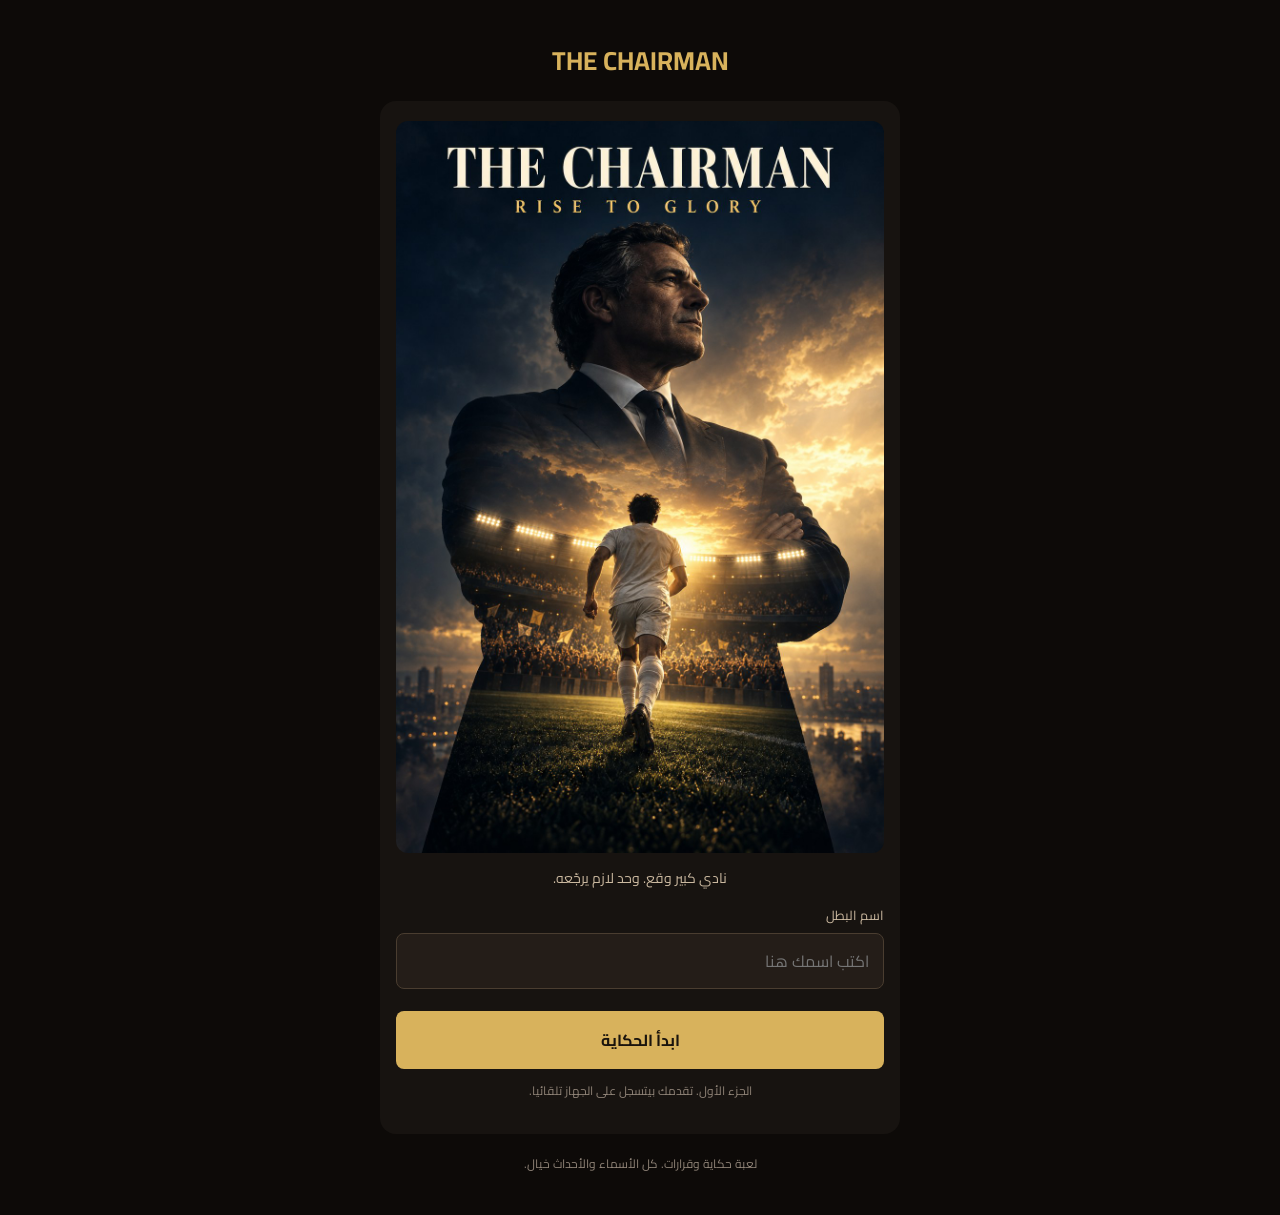
==== index.html @ 0ca56716 "Add files via upload" ====
<!doctype html>
<html lang="ar" dir="rtl">
<head>
<meta charset="utf-8">
<meta name="viewport" content="width=device-width, initial-scale=1">
<title>THE CHAIRMAN</title>
<meta name="description" content="THE CHAIRMAN: Rise to Glory. لعبة قصص تفاعلية بالعربي. الجزء الأول.">
<meta property="og:title" content="THE CHAIRMAN">
<meta property="og:description" content="نادي كبير وقع. وحد لازم يرجّعه.">
<meta property="og:image" content="https://family-game-eg.github.io/chairman/cover.jpg">
<link rel="preconnect" href="https://fonts.googleapis.com"><link rel="preconnect" href="https://fonts.gstatic.com" crossorigin>
<link href="https://fonts.googleapis.com/css2?family=Cairo:wght@400;600;700;800&display=swap" rel="stylesheet">
<link rel="stylesheet" href="game.css">
<style>
html,body{margin:0;background:#0d0a08;color:#f3ede4;font-family:'Cairo',system-ui,sans-serif}
.wrap{max-width:520px;margin:0 auto;padding:12px 12px 40px}
.top{text-align:center;padding:18px 0 6px}
.top a{color:#d8b25c;text-decoration:none;font-size:13px}
.top h1{font-size:26px;margin:6px 0 2px;color:#d8b25c}
.foot{text-align:center;color:#8f8377;font-size:12px;margin-top:18px}
button,input{font-family:inherit}
</style>
</head>
<body>
<div class="wrap">
<div class="top"><h1>THE CHAIRMAN</h1></div>
<div id="root"></div>
<div class="foot">لعبة حكاية وقرارات. كل الأسماء والأحداث خيال.</div>
</div>
<script src="game.js"></script>
</body>
</html>
---- game.css ----
.eila-panel{background:#171310;color:#f3ede4;border-radius:16px;padding:20px 16px;margin:8px 0}.eila-hero{width:100%;border-radius:12px;display:block;margin-bottom:14px;max-height:300px;object-fit:cover}.eila-hero-wide{max-height:200px}.eila-title{font-size:44px;font-weight:800;text-align:center;color:#d8b25c;margin:4px 0 6px}.eila-ending-title{font-size:28px;font-weight:800;text-align:center;color:#d8b25c;margin:6px 0 10px}.eila-tag{text-align:center;color:#cbb9a0;font-size:14px;line-height:22px;margin:6px 0 14px}.eila-label{display:block;font-size:13px;color:#cbb9a0;margin-bottom:6px}.eila-input{width:100%;box-sizing:border-box;background:#241d18;color:#f3ede4;border:1px solid #4a3d30;border-radius:8px;padding:12px 14px;font-size:16px;margin-bottom:12px}.eila-btn{display:block;width:100%;background:#d8b25c;color:#1a140d;border:0;border-radius:8px;padding:14px;font-size:16px;font-weight:700;margin:10px 0;cursor:pointer;min-height:48px}.eila-btn:disabled{opacity:.5}.eila-btn2{display:block;width:100%;background:transparent;color:#d8b25c;border:1px solid #d8b25c;border-radius:8px;padding:12px;font-size:15px;margin:8px 0;cursor:pointer;min-height:44px}.eila-danger{color:#ff8a8a;border-color:#ff8a8a}.eila-confirm{background:#241d18;border-radius:8px;padding:12px;margin:8px 0}.eila-confirm p{margin:0 0 8px;font-size:14px}.eila-saved{font-size:12px;color:#8f8377;text-align:center}.eila-hint{font-size:12px;color:#8f8377;text-align:center;margin-top:10px}.eila-stats{display:flex;flex-wrap:wrap;gap:6px;margin-bottom:12px}.eila-rank{background:#d8b25c;color:#1a140d;font-weight:700;font-size:12px;border-radius:20px;padding:4px 10px}.eila-stat{background:#241d18;font-size:12px;border-radius:20px;padding:4px 10px;color:#cbb9a0}.eila-stat b{color:#f3ede4}.eila-deltas{display:flex;flex-wrap:wrap;gap:6px;margin-bottom:12px}.eila-chip{font-size:12px;border-radius:20px;padding:4px 10px;font-weight:700}.eila-up{background:#1e3a2a;color:#7fd6a4}.eila-down{background:#3a1e22;color:#ff8a8a}.eila-chapter{font-size:12px;color:#d8b25c;letter-spacing:1px;margin-bottom:4px}.eila-h2{font-size:22px;font-weight:800;margin:0 0 12px;color:#f3ede4}.eila-lines{margin-bottom:14px}.eila-line{background:#241d18;border-radius:10px;padding:10px 12px;font-size:14px;line-height:23px;margin:0 0 8px}.eila-who{display:block;font-size:12px;font-weight:700;color:#d8b25c;margin-bottom:2px}.eila-choices{margin-top:6px}.eila-choice{display:block;width:100%;text-align:start;background:#2b221b;color:#f3ede4;border:1px solid #4a3d30;border-radius:10px;padding:14px;font-size:15px;font-weight:600;margin-bottom:10px;cursor:pointer;min-height:48px}.eila-choice small{display:block;color:#cbb9a0;font-weight:400;font-size:12px;margin-top:4px}.eila-choice:active{background:#3a2d22}.eila-bar{display:flex;align-items:center;gap:8px;font-size:12px;color:#cbb9a0;margin-bottom:8px}.eila-bar span{min-width:44px}.eila-bar b{min-width:30px;text-align:end}.eila-bar-track{flex:1;background:#2b221b;border-radius:6px;height:10px;overflow:hidden}.eila-bar-fill{background:#7fd6a4;height:100%;border-radius:6px}.eila-bar-enemy{background:#ff8a8a}.eila-log{background:#1e1814;border-radius:10px;padding:10px 12px;margin:10px 0;min-height:60px}.eila-log p{font-size:13px;line-height:21px;margin:0 0 4px;color:#e8ddcd}.eila-fight-grid{display:grid;grid-template-columns:1fr 1fr;gap:8px}.eila-fight-grid .eila-btn,.eila-fight-grid .eila-btn2{margin:0}.eila-flee-note{font-size:12px;color:#8f8377;align-self:center;text-align:center}.eila-hero-title{max-height:none;object-fit:contain;height:auto}
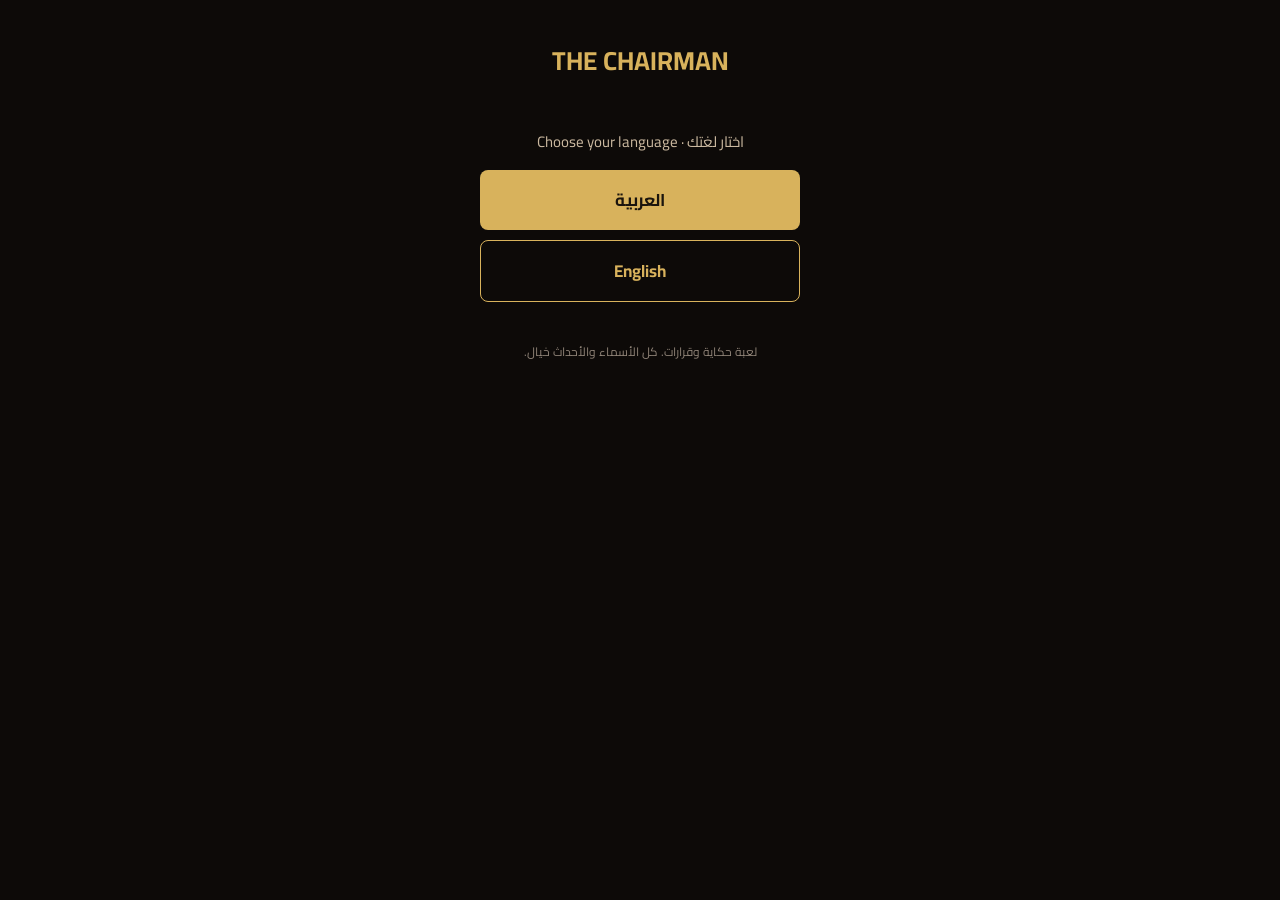
==== commit 9a916d8a: "Update language options and meta descriptions" ====
--- a/index.html
+++ b/index.html
@@ -4,9 +4,9 @@
 <meta charset="utf-8">
 <meta name="viewport" content="width=device-width, initial-scale=1">
 <title>THE CHAIRMAN</title>
-<meta name="description" content="THE CHAIRMAN: Rise to Glory. لعبة قصص تفاعلية بالعربي. الجزء الأول.">
+<meta name="description" content="THE CHAIRMAN: a free interactive story game. Arabic / English. لعبة قصص تفاعلية مجانية.">
 <meta property="og:title" content="THE CHAIRMAN">
-<meta property="og:description" content="نادي كبير وقع. وحد لازم يرجّعه.">
+<meta property="og:description" content="نادي كبير وقع. وحد لازم يرجّعه. A big club has fallen. Someone has to bring it back.">
 <meta property="og:image" content="https://family-game-eg.github.io/chairman/cover.jpg">
 <link rel="preconnect" href="https://fonts.googleapis.com"><link rel="preconnect" href="https://fonts.gstatic.com" crossorigin>
 <link href="https://fonts.googleapis.com/css2?family=Cairo:wght@400;600;700;800&display=swap" rel="stylesheet">
@@ -19,14 +19,57 @@
 .top h1{font-size:26px;margin:6px 0 2px;color:#d8b25c}
 .foot{text-align:center;color:#8f8377;font-size:12px;margin-top:18px}
 button,input{font-family:inherit}
+#langpick{text-align:center;padding:34px 10px 10px}
+#langpick .lp-title{font-size:15px;color:#cbb9a0;margin-bottom:14px}
+#langpick button{display:block;width:100%;max-width:320px;margin:10px auto;background:#d8b25c;color:#1a140d;border:0;border-radius:8px;padding:14px;font-size:17px;font-weight:700;cursor:pointer;min-height:48px}
+#langpick button.lp-en{background:transparent;color:#d8b25c;border:1px solid #d8b25c}
+#langswitch{position:fixed;top:8px;inset-inline-start:8px;z-index:99;background:rgba(36,29,24,.85);color:#d8b25c;border:1px solid #4a3d30;border-radius:20px;padding:4px 12px;font-size:12px;font-weight:700;cursor:pointer}
 </style>
 </head>
 <body>
+<button id="langswitch" type="button" style="display:none">English</button>
 <div class="wrap">
 <div class="top"><h1>THE CHAIRMAN</h1></div>
+<div id="langpick" style="display:none">
+<div class="lp-title">اختار لغتك · Choose your language</div>
+<button type="button" data-lang="ar">العربية</button>
+<button type="button" data-lang="en" class="lp-en">English</button>
+</div>
 <div id="root"></div>
-<div class="foot">لعبة حكاية وقرارات. كل الأسماء والأحداث خيال.</div>
+<div class="foot" id="foot">لعبة حكاية وقرارات. كل الأسماء والأحداث خيال.</div>
 </div>
-<script src="game.js"></script>
+<script>
+(function(){
+  var KEY="chairman-lang";
+  var FOOT={ar:"لعبة حكاية وقرارات. كل الأسماء والأحداث خيال.",en:"A story and decisions game. All names and events are fiction."};
+  var OTHER={ar:"English",en:"العربية"};
+  function start(lang){
+    try{localStorage.setItem(KEY,lang);}catch(e){}
+    document.documentElement.lang=lang;
+    document.documentElement.dir=lang==="ar"?"rtl":"ltr";
+    document.getElementById("foot").textContent=FOOT[lang];
+    var sw=document.getElementById("langswitch");
+    sw.textContent=OTHER[lang];
+    sw.style.display="block";
+    sw.onclick=function(){
+      try{localStorage.setItem(KEY,lang==="ar"?"en":"ar");}catch(e){}
+      location.reload();
+    };
+    document.getElementById("langpick").style.display="none";
+    var s=document.createElement("script");
+    s.src=lang==="ar"?"game.js":"game-en.js";
+    document.body.appendChild(s);
+  }
+  var saved=null;
+  try{saved=localStorage.getItem(KEY);}catch(e){}
+  if(saved==="ar"||saved==="en"){start(saved);}
+  else{
+    var lp=document.getElementById("langpick");
+    lp.style.display="block";
+    var btns=lp.querySelectorAll("button[data-lang]");
+    for(var i=0;i<btns.length;i++){btns[i].onclick=function(){start(this.getAttribute("data-lang"));};}    
+  }
+})();
+</script>
 </body>
 </html>
--- a/game.css
+++ b/game.css
@@ -1 +1 @@
-.eila-panel{background:#171310;color:#f3ede4;border-radius:16px;padding:20px 16px;margin:8px 0}.eila-hero{width:100%;border-radius:12px;display:block;margin-bottom:14px;max-height:300px;object-fit:cover}.eila-hero-wide{max-height:200px}.eila-title{font-size:44px;font-weight:800;text-align:center;color:#d8b25c;margin:4px 0 6px}.eila-ending-title{font-size:28px;font-weight:800;text-align:center;color:#d8b25c;margin:6px 0 10px}.eila-tag{text-align:center;color:#cbb9a0;font-size:14px;line-height:22px;margin:6px 0 14px}.eila-label{display:block;font-size:13px;color:#cbb9a0;margin-bottom:6px}.eila-input{width:100%;box-sizing:border-box;background:#241d18;color:#f3ede4;border:1px solid #4a3d30;border-radius:8px;padding:12px 14px;font-size:16px;margin-bottom:12px}.eila-btn{display:block;width:100%;background:#d8b25c;color:#1a140d;border:0;border-radius:8px;padding:14px;font-size:16px;font-weight:700;margin:10px 0;cursor:pointer;min-height:48px}.eila-btn:disabled{opacity:.5}.eila-btn2{display:block;width:100%;background:transparent;color:#d8b25c;border:1px solid #d8b25c;border-radius:8px;padding:12px;font-size:15px;margin:8px 0;cursor:pointer;min-height:44px}.eila-danger{color:#ff8a8a;border-color:#ff8a8a}.eila-confirm{background:#241d18;border-radius:8px;padding:12px;margin:8px 0}.eila-confirm p{margin:0 0 8px;font-size:14px}.eila-saved{font-size:12px;color:#8f8377;text-align:center}.eila-hint{font-size:12px;color:#8f8377;text-align:center;margin-top:10px}.eila-stats{display:flex;flex-wrap:wrap;gap:6px;margin-bottom:12px}.eila-rank{background:#d8b25c;color:#1a140d;font-weight:700;font-size:12px;border-radius:20px;padding:4px 10px}.eila-stat{background:#241d18;font-size:12px;border-radius:20px;padding:4px 10px;color:#cbb9a0}.eila-stat b{color:#f3ede4}.eila-deltas{display:flex;flex-wrap:wrap;gap:6px;margin-bottom:12px}.eila-chip{font-size:12px;border-radius:20px;padding:4px 10px;font-weight:700}.eila-up{background:#1e3a2a;color:#7fd6a4}.eila-down{background:#3a1e22;color:#ff8a8a}.eila-chapter{font-size:12px;color:#d8b25c;letter-spacing:1px;margin-bottom:4px}.eila-h2{font-size:22px;font-weight:800;margin:0 0 12px;color:#f3ede4}.eila-lines{margin-bottom:14px}.eila-line{background:#241d18;border-radius:10px;padding:10px 12px;font-size:14px;line-height:23px;margin:0 0 8px}.eila-who{display:block;font-size:12px;font-weight:700;color:#d8b25c;margin-bottom:2px}.eila-choices{margin-top:6px}.eila-choice{display:block;width:100%;text-align:start;background:#2b221b;color:#f3ede4;border:1px solid #4a3d30;border-radius:10px;padding:14px;font-size:15px;font-weight:600;margin-bottom:10px;cursor:pointer;min-height:48px}.eila-choice small{display:block;color:#cbb9a0;font-weight:400;font-size:12px;margin-top:4px}.eila-choice:active{background:#3a2d22}.eila-bar{display:flex;align-items:center;gap:8px;font-size:12px;color:#cbb9a0;margin-bottom:8px}.eila-bar span{min-width:44px}.eila-bar b{min-width:30px;text-align:end}.eila-bar-track{flex:1;background:#2b221b;border-radius:6px;height:10px;overflow:hidden}.eila-bar-fill{background:#7fd6a4;height:100%;border-radius:6px}.eila-bar-enemy{background:#ff8a8a}.eila-log{background:#1e1814;border-radius:10px;padding:10px 12px;margin:10px 0;min-height:60px}.eila-log p{font-size:13px;line-height:21px;margin:0 0 4px;color:#e8ddcd}.eila-fight-grid{display:grid;grid-template-columns:1fr 1fr;gap:8px}.eila-fight-grid .eila-btn,.eila-fight-grid .eila-btn2{margin:0}.eila-flee-note{font-size:12px;color:#8f8377;align-self:center;text-align:center}.eila-hero-title{max-height:none;object-fit:contain;height:auto}
+.eila-panel{background:#171310;color:#f3ede4;border-radius:16px;padding:20px 16px;margin:8px 0}.eila-hero{width:100%;border-radius:12px;display:block;margin-bottom:14px;max-height:300px;object-fit:cover}.eila-hero-wide{max-height:200px}.eila-title{font-size:44px;font-weight:800;text-align:center;color:#d8b25c;margin:4px 0 6px}.eila-ending-title{font-size:28px;font-weight:800;text-align:center;color:#d8b25c;margin:6px 0 10px}.eila-tag{text-align:center;color:#cbb9a0;font-size:14px;line-height:22px;margin:6px 0 14px}.eila-label{display:block;font-size:13px;color:#cbb9a0;margin-bottom:6px}.eila-input{width:100%;box-sizing:border-box;background:#241d18;color:#f3ede4;border:1px solid #4a3d30;border-radius:8px;padding:12px 14px;font-size:16px;margin-bottom:12px}.eila-btn{display:block;width:100%;background:#d8b25c;color:#1a140d;border:0;border-radius:8px;padding:14px;font-size:16px;font-weight:700;margin:10px 0;cursor:pointer;min-height:48px}.eila-btn:disabled{opacity:.5}.eila-btn2{display:block;width:100%;background:transparent;color:#d8b25c;border:1px solid #d8b25c;border-radius:8px;padding:12px;font-size:15px;margin:8px 0;cursor:pointer;min-height:44px}.eila-danger{color:#ff8a8a;border-color:#ff8a8a}.eila-confirm{background:#241d18;border-radius:8px;padding:12px;margin:8px 0}.eila-confirm p{margin:0 0 8px;font-size:14px}.eila-saved{font-size:12px;color:#8f8377;text-align:center}.eila-hint{font-size:12px;color:#8f8377;text-align:center;margin-top:10px}.eila-stats{display:flex;flex-wrap:wrap;gap:6px;margin-bottom:12px}.eila-rank{background:#d8b25c;color:#1a140d;font-weight:700;font-size:12px;border-radius:20px;padding:4px 10px}.eila-stat{background:#241d18;font-size:12px;border-radius:20px;padding:4px 10px;color:#cbb9a0}.eila-stat b{color:#f3ede4}.eila-deltas{display:flex;flex-wrap:wrap;gap:6px;margin-bottom:12px}.eila-chip{font-size:12px;border-radius:20px;padding:4px 10px;font-weight:700}.eila-up{background:#1e3a2a;color:#7fd6a4}.eila-down{background:#3a1e22;color:#ff8a8a}.eila-chapter{font-size:12px;color:#d8b25c;letter-spacing:1px;margin-bottom:4px}.eila-h2{font-size:22px;font-weight:800;margin:0 0 12px;color:#f3ede4}.eila-lines{margin-bottom:14px}.eila-line{background:#241d18;border-radius:10px;padding:10px 12px;font-size:14px;line-height:23px;margin:0 0 8px}.eila-who{display:block;font-size:12px;font-weight:700;color:#d8b25c;margin-bottom:2px}.eila-choices{margin-top:6px}.eila-choice{display:block;width:100%;text-align:start;background:#2b221b;color:#f3ede4;border:1px solid #4a3d30;border-radius:10px;padding:14px;font-size:15px;font-weight:600;margin-bottom:10px;cursor:pointer;min-height:48px}.eila-choice small{display:block;color:#cbb9a0;font-weight:400;font-size:12px;margin-top:4px}.eila-choice:active{background:#3a2d22}.eila-bar{display:flex;align-items:center;gap:8px;font-size:12px;color:#cbb9a0;margin-bottom:8px}.eila-bar span{min-width:44px}.eila-bar b{min-width:30px;text-align:end}.eila-bar-track{flex:1;background:#2b221b;border-radius:6px;height:10px;overflow:hidden}.eila-bar-fill{background:#7fd6a4;height:100%;border-radius:6px}.eila-bar-enemy{background:#ff8a8a}.eila-log{background:#1e1814;border-radius:10px;padding:10px 12px;margin:10px 0;min-height:60px}.eila-log p{font-size:13px;line-height:21px;margin:0 0 4px;color:#e8ddcd}.eila-fight-grid{display:grid;grid-template-columns:1fr 1fr;gap:8px}.eila-fight-grid .eila-btn,.eila-fight-grid .eila-btn2{margin:0}.eila-flee-note{font-size:12px;color:#8f8377;align-self:center;text-align:center}.eila-hero-title{max-height:none;object-fit:contain;height:auto}.eila-failbox{background:#3a1e22;color:#ff8a8a;border-radius:10px;padding:10px 12px;font-weight:700;font-size:14px;margin-bottom:10px}.eila-crest{display:block;width:84px;height:84px;border-radius:50%;margin:0 auto 12px;object-fit:cover}.eila-studio{display:block;margin:14px auto 4px;width:120px;height:auto;opacity:.9;border-radius:8px}
